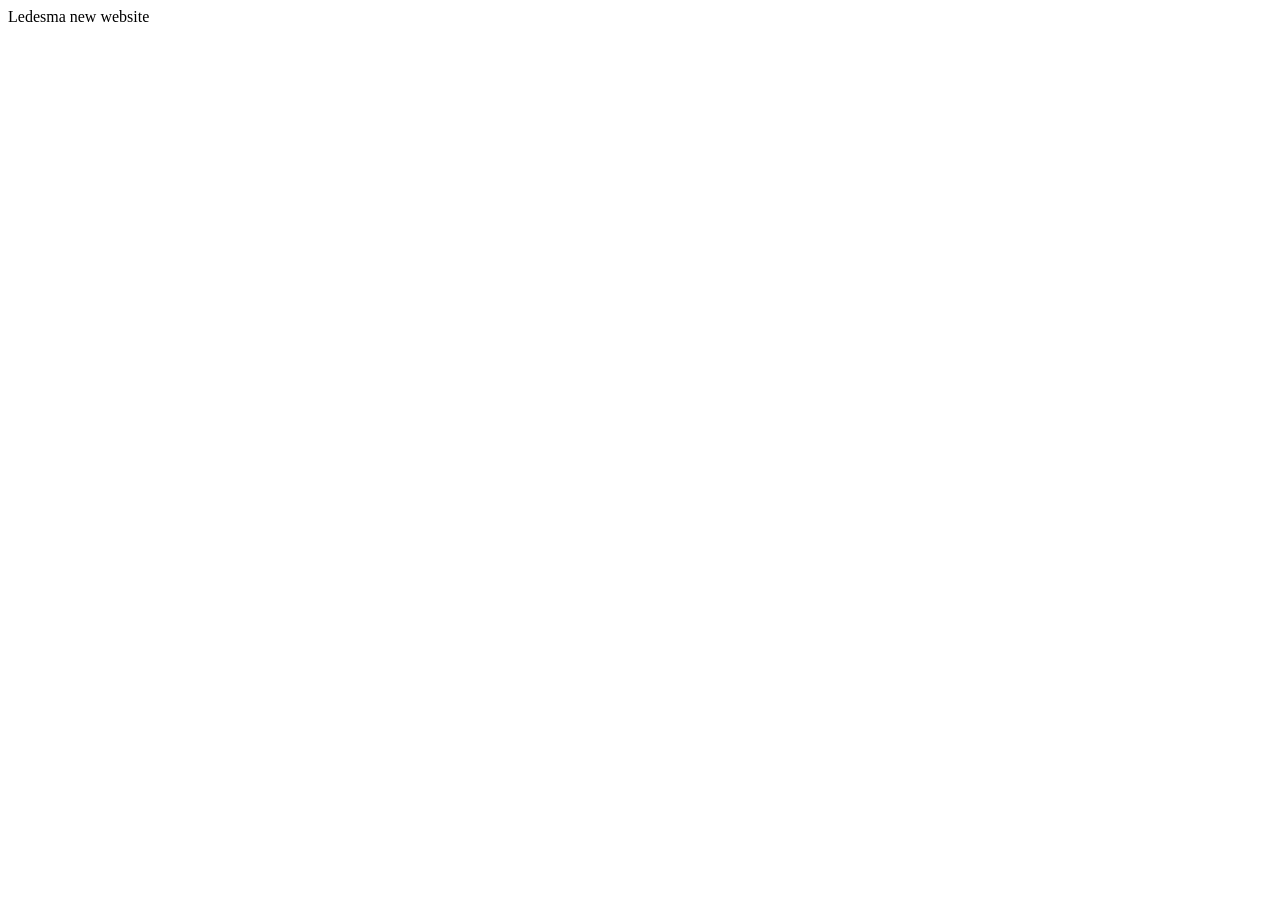
==== index.html @ 0449e3e8 "The basic stuff" ====
<!DOCTYPE html>
<html lang="en">
<head>
    <meta charset="UTF-8">
    <meta name="viewport" content="width=device-width, initial-scale=1.0">
    <title>Ledesma New Website</title>
</head>
<body>
    Ledesma new website
</body>
</html>
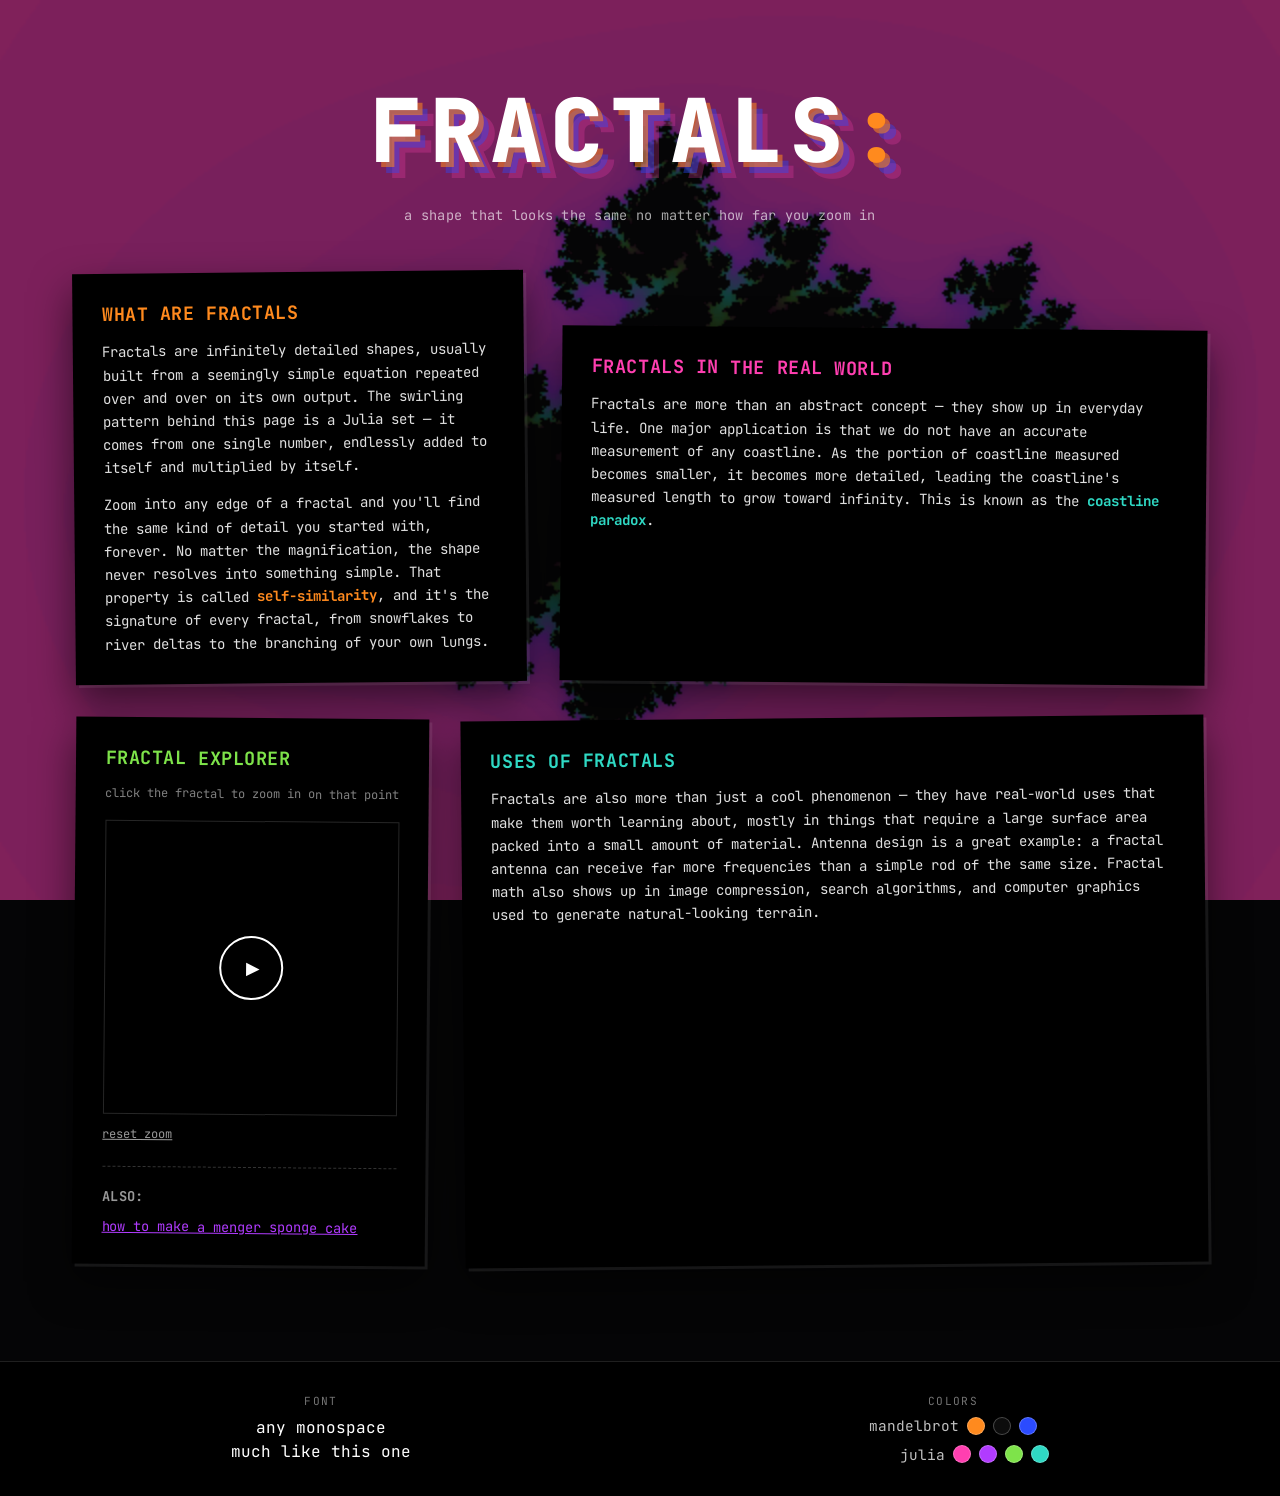
==== commit 30944c86: "home page (CSS, HTML, and JAVA) home page" ====
--- a/index.html
+++ b/index.html
@@ -1,11 +1,122 @@
 <!DOCTYPE html>
 <html lang="en">
 <head>
-    <meta charset="UTF-8">
-    <meta name="viewport" content="width=device-width, initial-scale=1.0">
-    <title>Ledesma New Website</title>
+<meta charset="UTF-8">
+<meta name="viewport" content="width=device-width, initial-scale=1.0">
+<title>Fractals</title>
+<link rel="preconnect" href="https://fonts.googleapis.com">
+<link rel="preconnect" href="https://fonts.gstatic.com" crossorigin>
+<link href="https://fonts.googleapis.com/css2?family=JetBrains+Mono:wght@400;500;700;800&display=swap" rel="stylesheet">
+<link rel="stylesheet" href="style.css">
 </head>
 <body>
-    Ledesma new website
+
+  <canvas id="julia-bg" aria-hidden="true"></canvas>
+
+  <header class="hero">
+    <h1 class="title">FRACTALS<span class="colon">:</span></h1>
+    <p class="hero-note">a shape that looks the same no matter how far you zoom in</p>
+  </header>
+
+  <main class="board">
+
+    <section class="card card--what" data-tilt="-1">
+      <h2>What are fractals</h2>
+      <p>
+        Fractals are infinitely detailed shapes, usually built from a seemingly
+        simple equation repeated over and over on its own output. The swirling
+        pattern behind this page is a Julia set &mdash; it comes from one single
+        number, endlessly added to itself and multiplied by itself.
+      </p>
+      <p>
+        Zoom into any edge of a fractal and you'll find the same kind of
+        detail you started with, forever. No matter the magnification, the
+        shape never resolves into something simple. That property is called
+        <em>self-similarity</em>, and it's the signature of every fractal, from
+        snowflakes to river deltas to the branching of your own lungs.
+      </p>
+    </section>
+
+    <section class="card card--world" data-tilt="1">
+      <h2>Fractals in the real world</h2>
+      <p>
+        Fractals are more than an abstract concept &mdash; they show up in
+        everyday life. One major application is that we do not have an
+        accurate measurement of any coastline. As the portion of coastline
+        measured becomes smaller, it becomes more detailed, leading the
+        coastline's measured length to grow toward infinity. This is known
+        as the <em>coastline paradox</em>.
+      </p>
+    </section>
+
+    <section class="card card--uses" data-tilt="-1">
+      <h2>Uses of fractals</h2>
+      <p>
+        Fractals are also more than just a cool phenomenon &mdash; they have
+        real-world uses that make them worth learning about, mostly in
+        things that require a large surface area packed into a small amount
+        of material. Antenna design is a great example: a fractal antenna
+        can receive far more frequencies than a simple rod of the same size.
+        Fractal math also shows up in image compression, search algorithms,
+        and computer graphics used to generate natural-looking terrain.
+      </p>
+    </section>
+
+    <section class="card card--explorer" data-tilt="1">
+      <h2>Fractal explorer</h2>
+      <p class="explorer-hint">click the fractal to zoom in on that point</p>
+
+      <div class="explorer-frame">
+        <canvas id="explorer" width="420" height="420"></canvas>
+        <button id="explorer-play" class="play-btn" type="button" aria-label="Start the fractal explorer">
+          <span class="play-icon">&#9654;</span>
+        </button>
+      </div>
+      <button id="explorer-reset" class="reset-link" type="button" hidden>reset zoom</button>
+
+      <div class="also">
+        <h3>Also:</h3>
+        <button id="cake-toggle" class="cake-link" type="button" aria-expanded="false">
+          how to make a menger sponge cake
+        </button>
+        <p id="cake-answer" class="cake-answer" hidden>
+          Stack brownies into a 3&times;3&times;3 cube. Cut out the center cube
+          and the center cube of every face. Repeat that same cut on each of
+          the 20 cubes left behind. Keep going as long as your patience (and
+          your cake) holds out &mdash; the more iterations, the more it looks
+          like a real Menger sponge, and the less of it you'll actually get
+          to eat.
+        </p>
+      </div>
+    </section>
+
+  </main>
+
+  <footer class="footer">
+    <div class="footer-col">
+      <p class="footer-label">Font</p>
+      <p class="footer-value">any monospace<br>much like this one</p>
+    </div>
+    <div class="footer-col">
+      <p class="footer-label">Colors</p>
+      <div class="palette">
+        <span class="swatch-row">
+          <span class="swatch-name">mandelbrot</span>
+          <span class="swatch" style="background:var(--mandel-orange)"></span>
+          <span class="swatch" style="background:var(--mandel-dark)"></span>
+          <span class="swatch" style="background:var(--mandel-blue)"></span>
+        </span>
+        <span class="swatch-row">
+          <span class="swatch-name">julia</span>
+          <span class="swatch" style="background:var(--julia-pink)"></span>
+          <span class="swatch" style="background:var(--julia-magenta)"></span>
+          <span class="swatch" style="background:var(--julia-green)"></span>
+          <span class="swatch" style="background:var(--julia-teal)"></span>
+        </span>
+      </div>
+    </div>
+  </footer>
+
+<script src="script.js"></script>
 </body>
-</html>+</html>
--- a/style.css
+++ b/style.css
@@ -0,0 +1,319 @@
+:root {
+  --bg: #050506;
+  --ink: #ffffff;
+  --panel: #000000;
+
+  --mandel-orange: #ff8a1e;
+  --mandel-dark:   #0c0c0c;
+  --mandel-blue:   #2b4bff;
+
+  --julia-pink:    #ff3fb0;
+  --julia-magenta: #b13bff;
+  --julia-green:   #7ee34a;
+  --julia-teal:    #2fd9c4;
+
+  --mono: 'JetBrains Mono', 'IBM Plex Mono', ui-monospace, 'Courier New', monospace;
+}
+
+* { box-sizing: border-box; }
+
+html, body {
+  margin: 0;
+  padding: 0;
+  background: var(--bg);
+  color: var(--ink);
+  font-family: var(--mono);
+  overflow-x: hidden;
+}
+
+body {
+  position: relative;
+  min-height: 100vh;
+}
+
+/* ---------- ambient julia set background ---------- */
+
+#julia-bg {
+  position: fixed;
+  inset: 0;
+  width: 100vw;
+  height: 100vh;
+  z-index: 0;
+  opacity: 0.55;
+  animation: drift 26s ease-in-out infinite;
+}
+
+@keyframes drift {
+  0%   { transform: scale(1) rotate(0deg); }
+  50%  { transform: scale(1.04) rotate(0.6deg); }
+  100% { transform: scale(1) rotate(0deg); }
+}
+
+@media (prefers-reduced-motion: reduce) {
+  #julia-bg { animation: none; }
+}
+
+/* ---------- hero / title ---------- */
+
+.hero {
+  position: relative;
+  z-index: 2;
+  text-align: center;
+  padding: 4.5rem 1.5rem 2rem;
+}
+
+.title {
+  margin: 0;
+  font-size: clamp(2.6rem, 8vw, 5.5rem);
+  font-weight: 800;
+  letter-spacing: 0.08em;
+  text-transform: uppercase;
+  display: inline-block;
+  color: var(--ink);
+  text-shadow:
+    0.06em 0.06em 0 rgba(255, 138, 30, 0.55),
+    0.12em 0.12em 0 rgba(43, 75, 255, 0.4),
+    0.18em 0.18em 0 rgba(255, 63, 176, 0.25);
+}
+
+.title .colon { color: var(--mandel-orange); }
+
+.hero-note {
+  margin: 1.1rem 0 0;
+  font-size: 0.85rem;
+  letter-spacing: 0.02em;
+  color: rgba(255, 255, 255, 0.65);
+}
+
+/* ---------- board / layout ---------- */
+
+.board {
+  position: relative;
+  z-index: 2;
+  display: grid;
+  grid-template-columns: repeat(12, 1fr);
+  gap: 2.25rem;
+  max-width: 1180px;
+  margin: 0 auto;
+  padding: 1rem 1.5rem 6rem;
+}
+
+.card--what     { grid-column: 1 / 6;  grid-row: 1; }
+.card--world    { grid-column: 6 / 13; grid-row: 1; margin-top: 3.5rem; }
+.card--uses     { grid-column: 5 / 13; grid-row: 2; }
+.card--explorer { grid-column: 1 / 5;  grid-row: 2; }
+
+@media (max-width: 860px) {
+  .board { grid-template-columns: 1fr; gap: 1.75rem; }
+  .card--what, .card--world, .card--uses, .card--explorer {
+    grid-column: 1 / -1;
+    grid-row: auto;
+    margin-top: 0;
+  }
+}
+
+/* ---------- cards ---------- */
+
+.card {
+  background: var(--panel);
+  color: var(--ink);
+  padding: 1.75rem 1.85rem;
+  box-shadow:
+    3px 3px 0 rgba(255, 255, 255, 0.08),
+    0 18px 40px rgba(0, 0, 0, 0.55);
+  transition: transform 0.25s ease;
+}
+
+.card[data-tilt="-1"] { transform: rotate(-0.55deg); }
+.card[data-tilt="1"]  { transform: rotate(0.5deg); }
+.card:hover { transform: rotate(0deg); }
+
+.card h2 {
+  margin: 0 0 0.9rem;
+  font-size: 1.15rem;
+  letter-spacing: 0.03em;
+  text-transform: uppercase;
+  font-weight: 700;
+}
+
+.card--what h2 { color: var(--mandel-orange); }
+.card--world h2 { color: var(--julia-pink); }
+.card--uses h2 { color: var(--julia-teal); }
+.card--explorer h2 { color: var(--julia-green); }
+
+.card p {
+  margin: 0 0 0.85rem;
+  font-size: 0.88rem;
+  line-height: 1.65;
+  color: rgba(255, 255, 255, 0.88);
+}
+
+.card p:last-child { margin-bottom: 0; }
+
+.card em {
+  color: var(--mandel-orange);
+  font-style: normal;
+  font-weight: 700;
+}
+
+.card--world em, .card--uses em { color: var(--julia-teal); }
+
+/* ---------- explorer ---------- */
+
+.explorer-hint {
+  font-size: 0.75rem !important;
+  color: rgba(255, 255, 255, 0.5) !important;
+  margin-bottom: 1rem !important;
+}
+
+.explorer-frame {
+  position: relative;
+  width: 100%;
+  aspect-ratio: 1 / 1;
+  background: #000;
+  border: 1px solid rgba(255, 255, 255, 0.15);
+  overflow: hidden;
+}
+
+#explorer {
+  width: 100%;
+  height: 100%;
+  display: block;
+  cursor: crosshair;
+}
+
+.play-btn {
+  position: absolute;
+  inset: 0;
+  margin: auto;
+  width: 64px;
+  height: 64px;
+  border-radius: 50%;
+  border: 2px solid var(--ink);
+  background: rgba(0, 0, 0, 0.55);
+  color: var(--ink);
+  font-size: 1.1rem;
+  display: flex;
+  align-items: center;
+  justify-content: center;
+  cursor: pointer;
+  transition: transform 0.15s ease, background 0.15s ease;
+}
+
+.play-btn:hover { transform: scale(1.08); background: rgba(255, 138, 30, 0.25); }
+.play-icon { transform: translateX(2px); }
+
+.reset-link {
+  display: block;
+  margin: 0.75rem 0 0;
+  background: none;
+  border: none;
+  color: rgba(255, 255, 255, 0.6);
+  font-family: var(--mono);
+  font-size: 0.75rem;
+  text-decoration: underline;
+  cursor: pointer;
+  padding: 0;
+}
+
+.reset-link:hover { color: var(--mandel-orange); }
+
+.also {
+  margin-top: 1.5rem;
+  padding-top: 1.25rem;
+  border-top: 1px dashed rgba(255, 255, 255, 0.2);
+}
+
+.also h3 {
+  margin: 0 0 0.6rem;
+  font-size: 0.85rem;
+  letter-spacing: 0.03em;
+  text-transform: uppercase;
+  color: rgba(255, 255, 255, 0.6);
+}
+
+.cake-link {
+  background: none;
+  border: none;
+  color: var(--julia-magenta);
+  font-family: var(--mono);
+  font-size: 0.85rem;
+  text-decoration: underline;
+  cursor: pointer;
+  padding: 0;
+  text-align: left;
+}
+
+.cake-link:hover { color: var(--julia-pink); }
+
+.cake-answer {
+  margin: 0.85rem 0 0;
+  font-size: 0.82rem;
+  line-height: 1.6;
+  color: rgba(255, 255, 255, 0.75);
+}
+
+/* ---------- footer ---------- */
+
+.footer {
+  position: relative;
+  z-index: 2;
+  background: #000;
+  border-top: 1px solid rgba(255, 255, 255, 0.12);
+  padding: 2rem 1.5rem;
+  display: flex;
+  flex-wrap: wrap;
+  justify-content: space-around;
+  gap: 2rem;
+  text-align: center;
+}
+
+.footer-label {
+  margin: 0 0 0.5rem;
+  font-size: 0.7rem;
+  letter-spacing: 0.12em;
+  text-transform: uppercase;
+  color: rgba(255, 255, 255, 0.45);
+}
+
+.footer-value {
+  margin: 0;
+  font-size: 1rem;
+  line-height: 1.5;
+}
+
+.palette {
+  display: flex;
+  flex-direction: column;
+  gap: 0.6rem;
+  align-items: center;
+}
+
+.swatch-row {
+  display: flex;
+  align-items: center;
+  gap: 0.5rem;
+  font-size: 0.9rem;
+}
+
+.swatch-name {
+  min-width: 5.5rem;
+  text-align: right;
+  color: rgba(255, 255, 255, 0.75);
+}
+
+.swatch {
+  width: 18px;
+  height: 18px;
+  border-radius: 50%;
+  display: inline-block;
+  border: 1px solid rgba(255, 255, 255, 0.25);
+}
+
+/* ---------- focus states ---------- */
+
+button:focus-visible,
+canvas:focus-visible {
+  outline: 2px solid var(--mandel-orange);
+  outline-offset: 3px;
+}
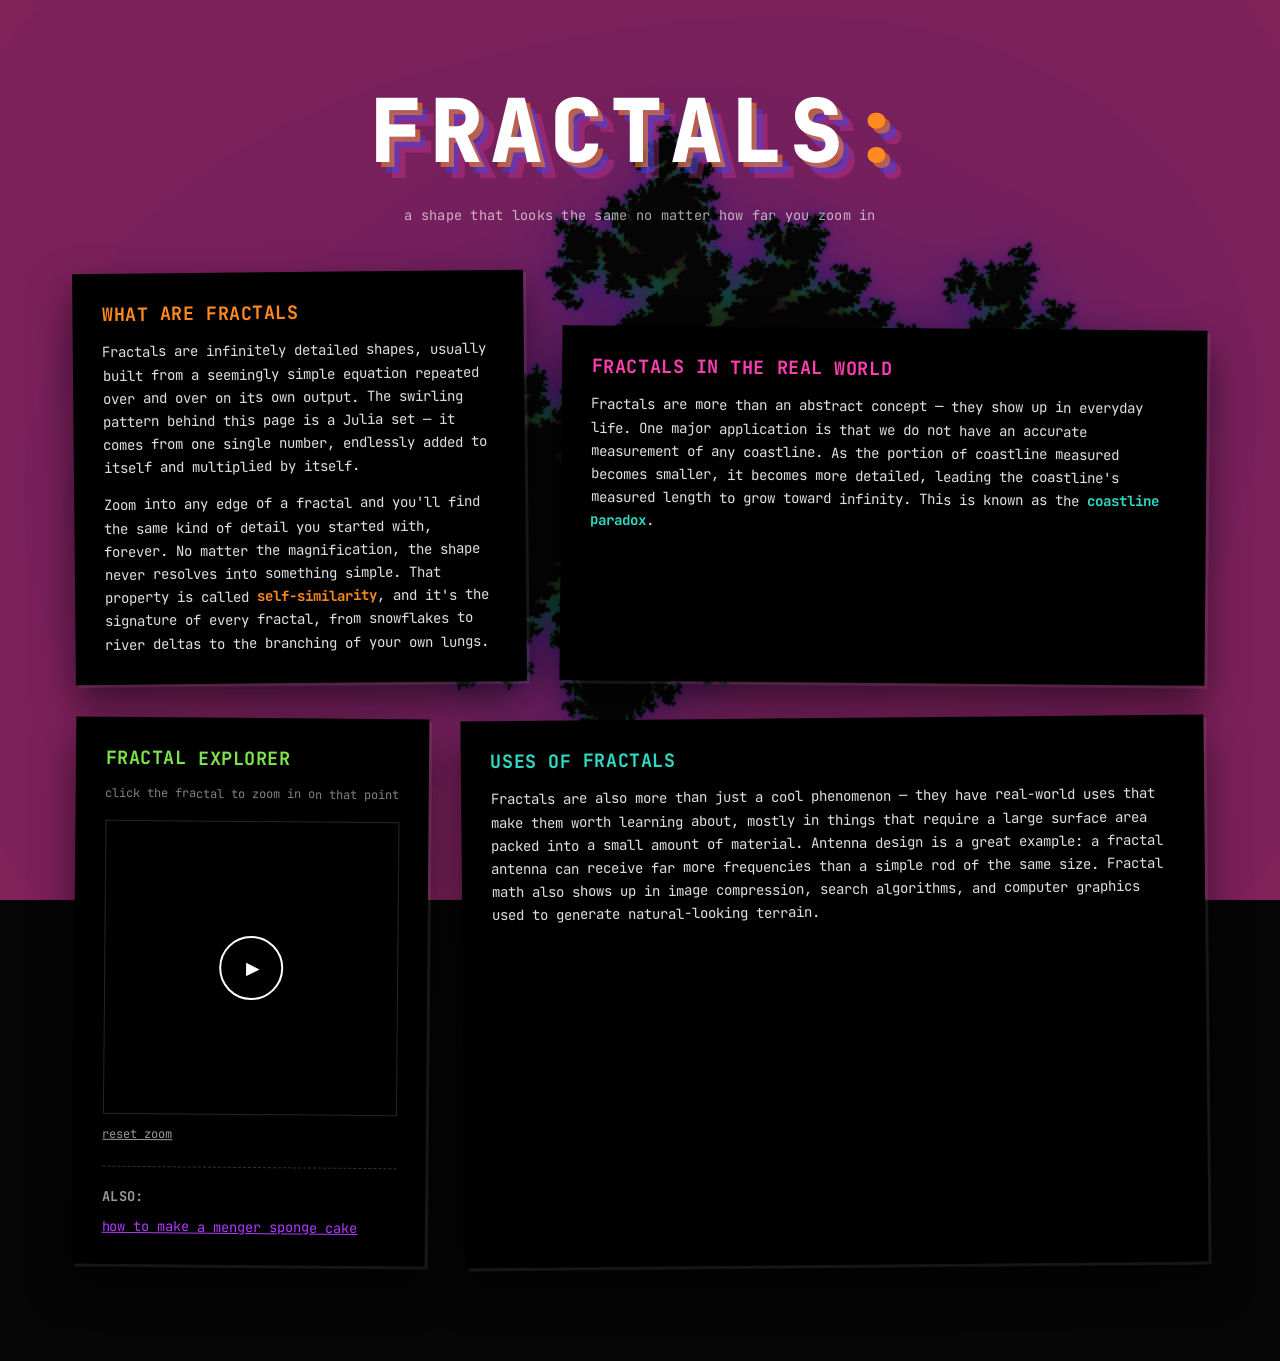
==== commit d32b0961: "deleting footer not needed" ====
--- a/index.html
+++ b/index.html
@@ -92,30 +92,6 @@
 
   </main>
 
-  <footer class="footer">
-    <div class="footer-col">
-      <p class="footer-label">Font</p>
-      <p class="footer-value">any monospace<br>much like this one</p>
-    </div>
-    <div class="footer-col">
-      <p class="footer-label">Colors</p>
-      <div class="palette">
-        <span class="swatch-row">
-          <span class="swatch-name">mandelbrot</span>
-          <span class="swatch" style="background:var(--mandel-orange)"></span>
-          <span class="swatch" style="background:var(--mandel-dark)"></span>
-          <span class="swatch" style="background:var(--mandel-blue)"></span>
-        </span>
-        <span class="swatch-row">
-          <span class="swatch-name">julia</span>
-          <span class="swatch" style="background:var(--julia-pink)"></span>
-          <span class="swatch" style="background:var(--julia-magenta)"></span>
-          <span class="swatch" style="background:var(--julia-green)"></span>
-          <span class="swatch" style="background:var(--julia-teal)"></span>
-        </span>
-      </div>
-    </div>
-  </footer>
 
 <script src="script.js"></script>
 </body>
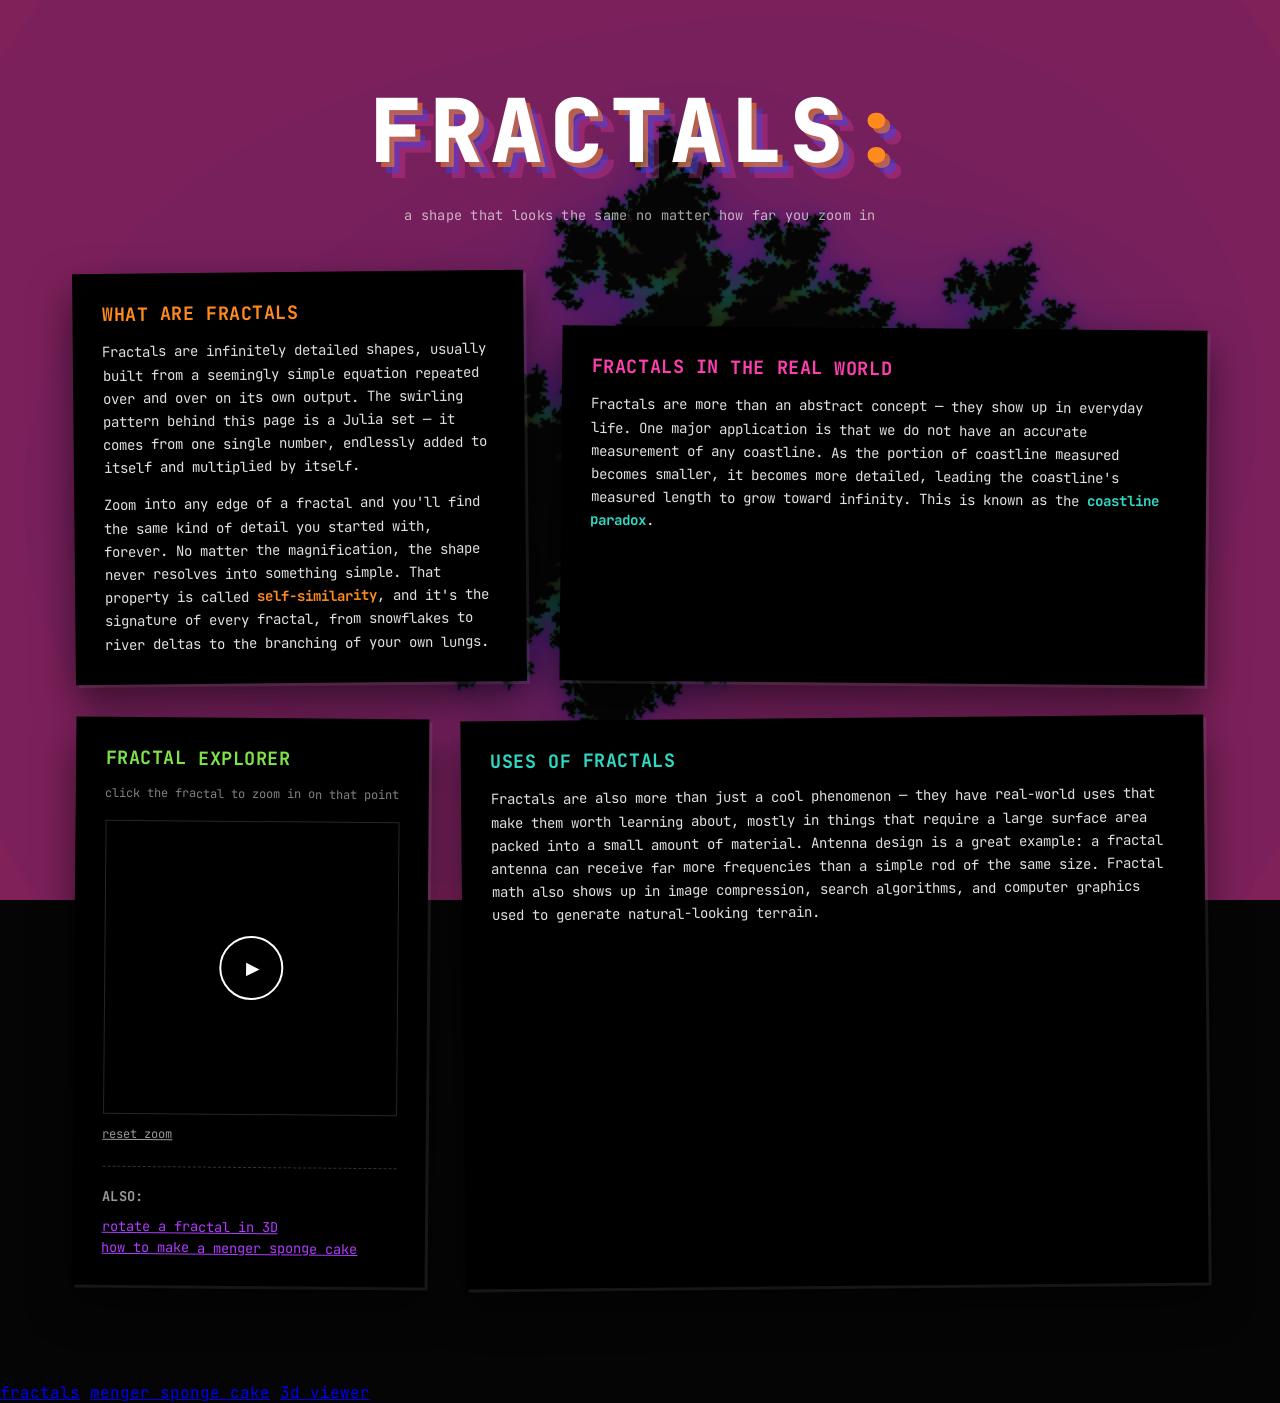
==== commit 57c51f25: "added other pages html" ====
--- a/index.html
+++ b/index.html
@@ -76,17 +76,8 @@
 
       <div class="also">
         <h3>Also:</h3>
-        <button id="cake-toggle" class="cake-link" type="button" aria-expanded="false">
-          how to make a menger sponge cake
-        </button>
-        <p id="cake-answer" class="cake-answer" hidden>
-          Stack brownies into a 3&times;3&times;3 cube. Cut out the center cube
-          and the center cube of every face. Repeat that same cut on each of
-          the 20 cubes left behind. Keep going as long as your patience (and
-          your cake) holds out &mdash; the more iterations, the more it looks
-          like a real Menger sponge, and the less of it you'll actually get
-          to eat.
-        </p>
+        <a href="fractals.html" class="cake-link">rotate a fractal in 3D</a><br>
+        <a href="cake.html" class="cake-link">how to make a menger sponge cake</a>
       </div>
     </section>
 
@@ -95,4 +86,9 @@
 
 <script src="script.js"></script>
 </body>
+<nav class="site-nav">
+  <a href="index.html" aria-current="page">fractals</a>
+  <a href="cake.html">menger sponge cake</a>
+  <a href="fractals.html">3d viewer</a>
+</nav>
 </html>
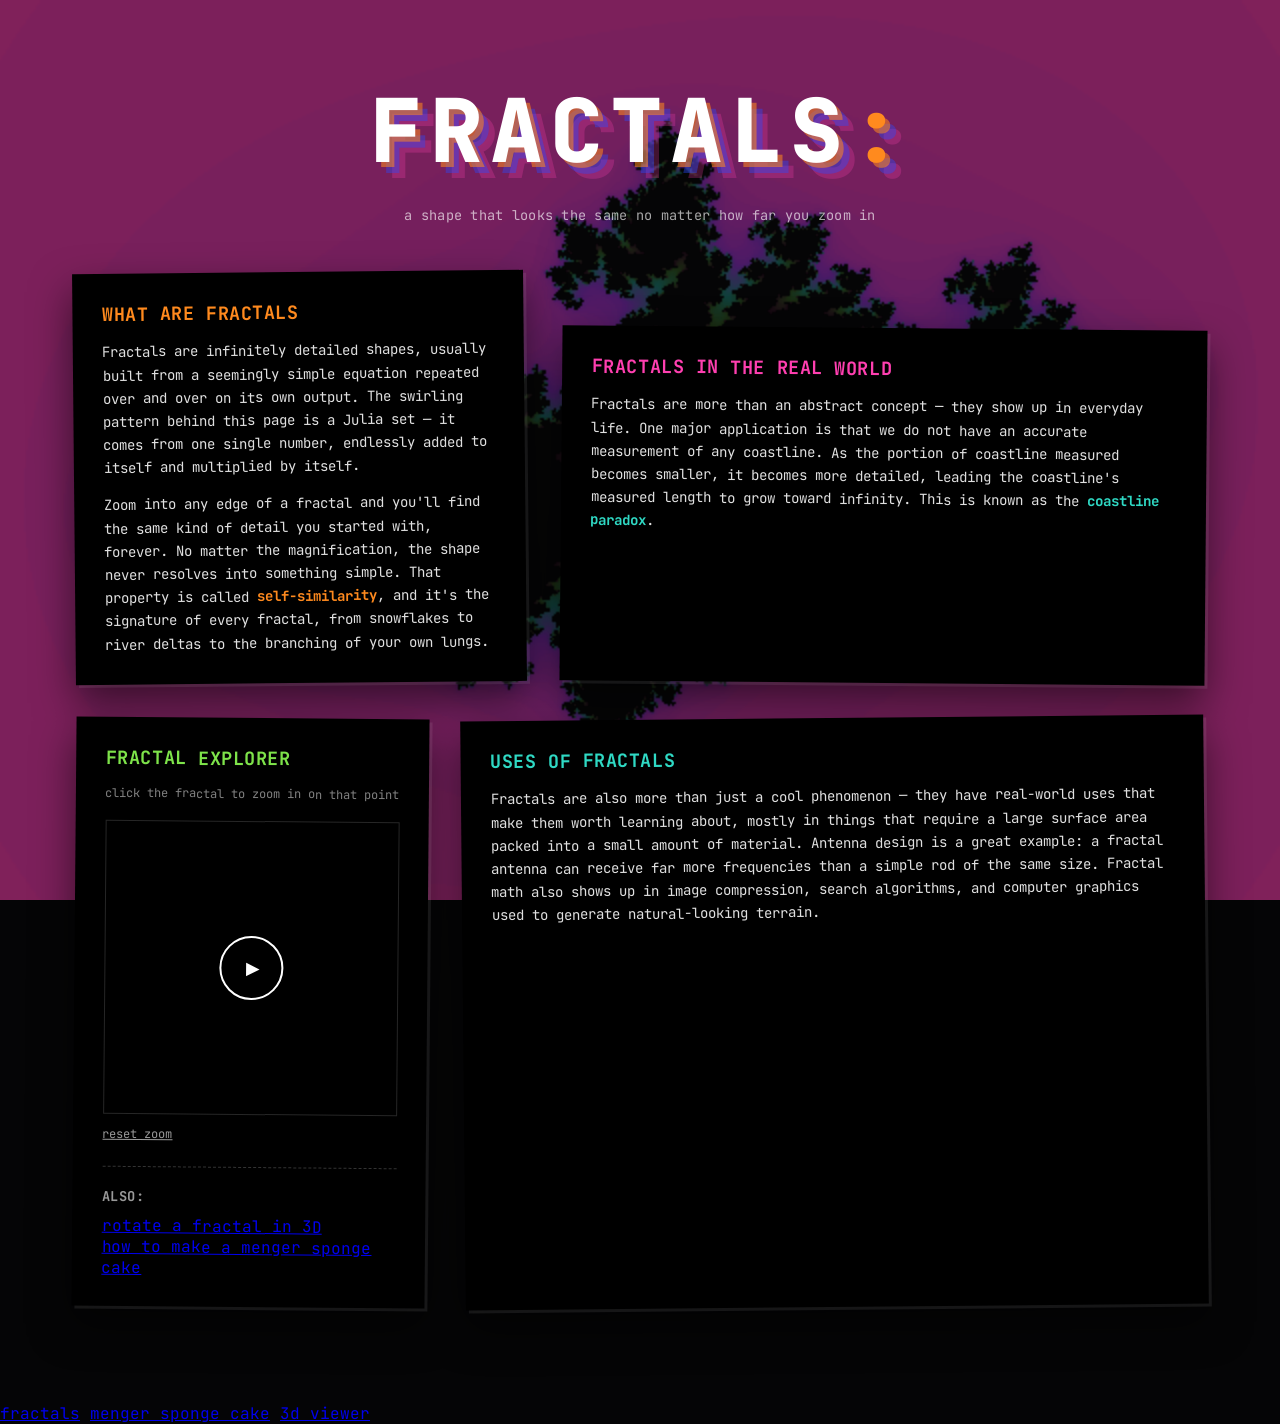
==== commit 173028ba: "Update index.html" ====
--- a/index.html
+++ b/index.html
@@ -76,8 +76,8 @@
 
       <div class="also">
         <h3>Also:</h3>
-        <a href="fractals.html" class="cake-link">rotate a fractal in 3D</a><br>
-        <a href="cake.html" class="cake-link">how to make a menger sponge cake</a>
+        <a href="fractals.html" class="fractals.html">rotate a fractal in 3D</a><br>
+        <a href="cake.html" class="cake.html">how to make a menger sponge cake</a>
       </div>
     </section>
 
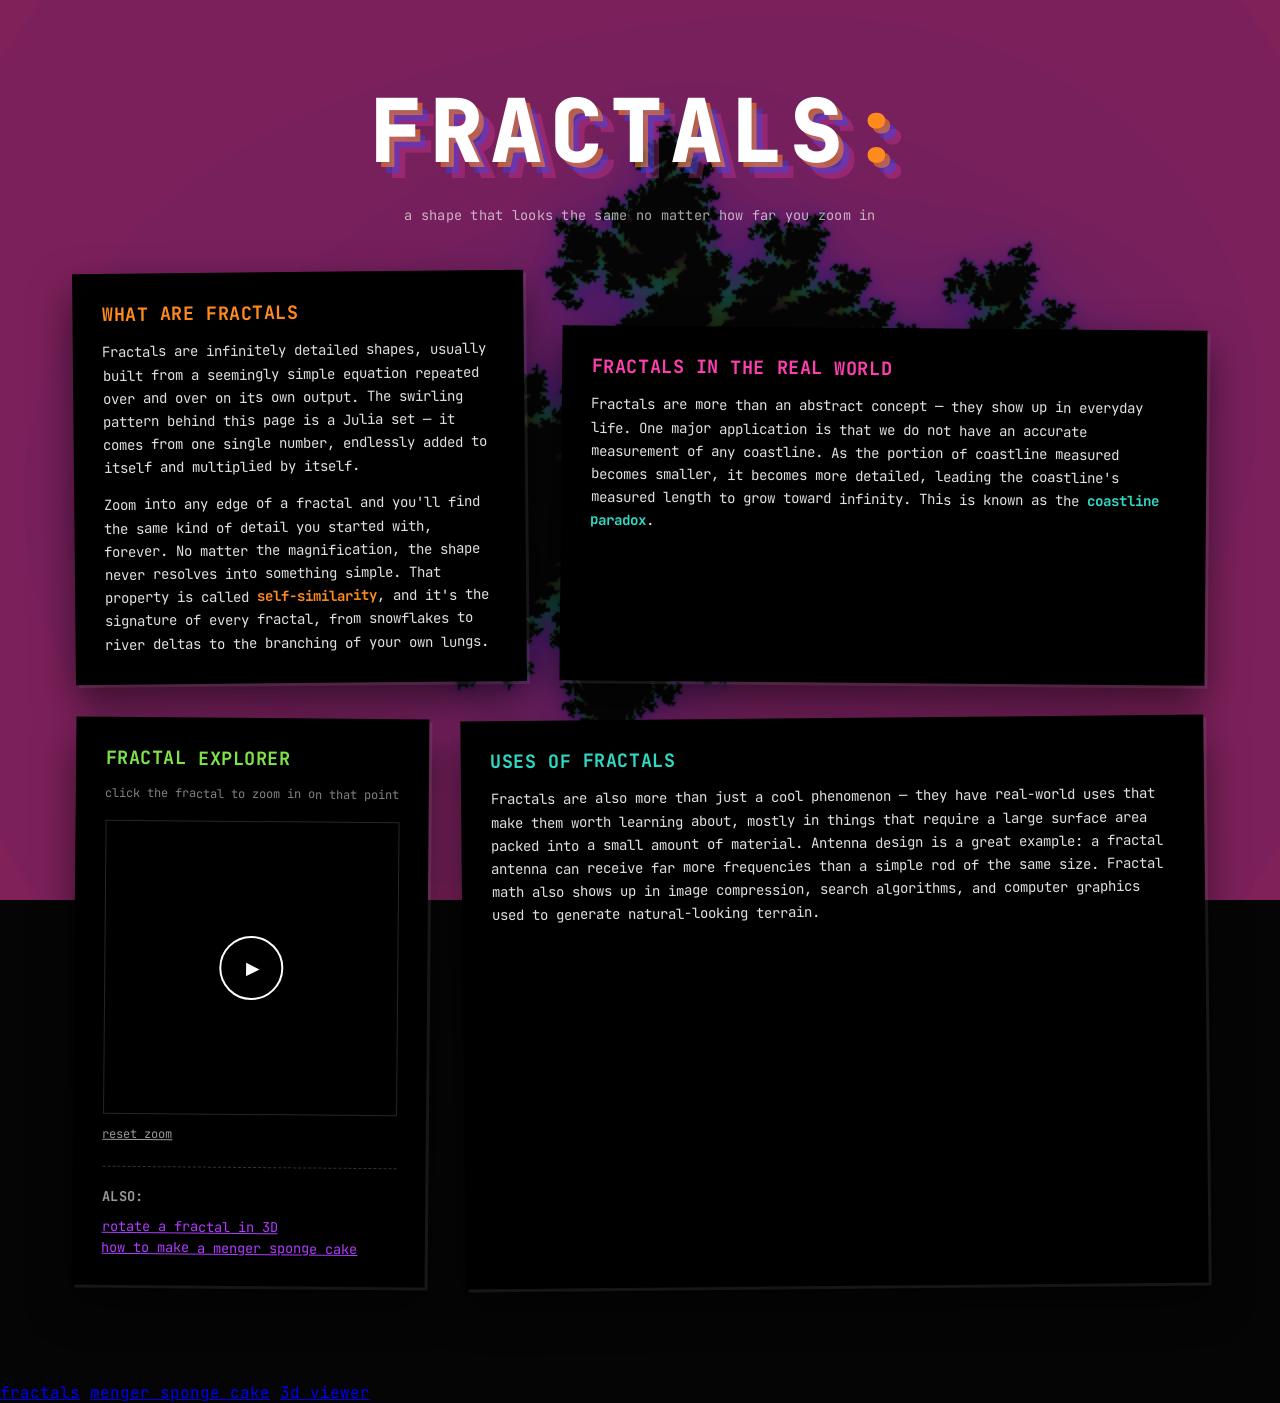
==== commit bbd31735: "Update index.html" ====
--- a/index.html
+++ b/index.html
@@ -76,8 +76,8 @@
 
       <div class="also">
         <h3>Also:</h3>
-        <a href="fractals.html" class="fractals.html">rotate a fractal in 3D</a><br>
-        <a href="cake.html" class="cake.html">how to make a menger sponge cake</a>
+        <a href="fractals.html" class="cake-link">rotate a fractal in 3D</a><br>
+        <a href="cake.html" class="cake-link">how to make a menger sponge cake</a>
       </div>
     </section>
 
